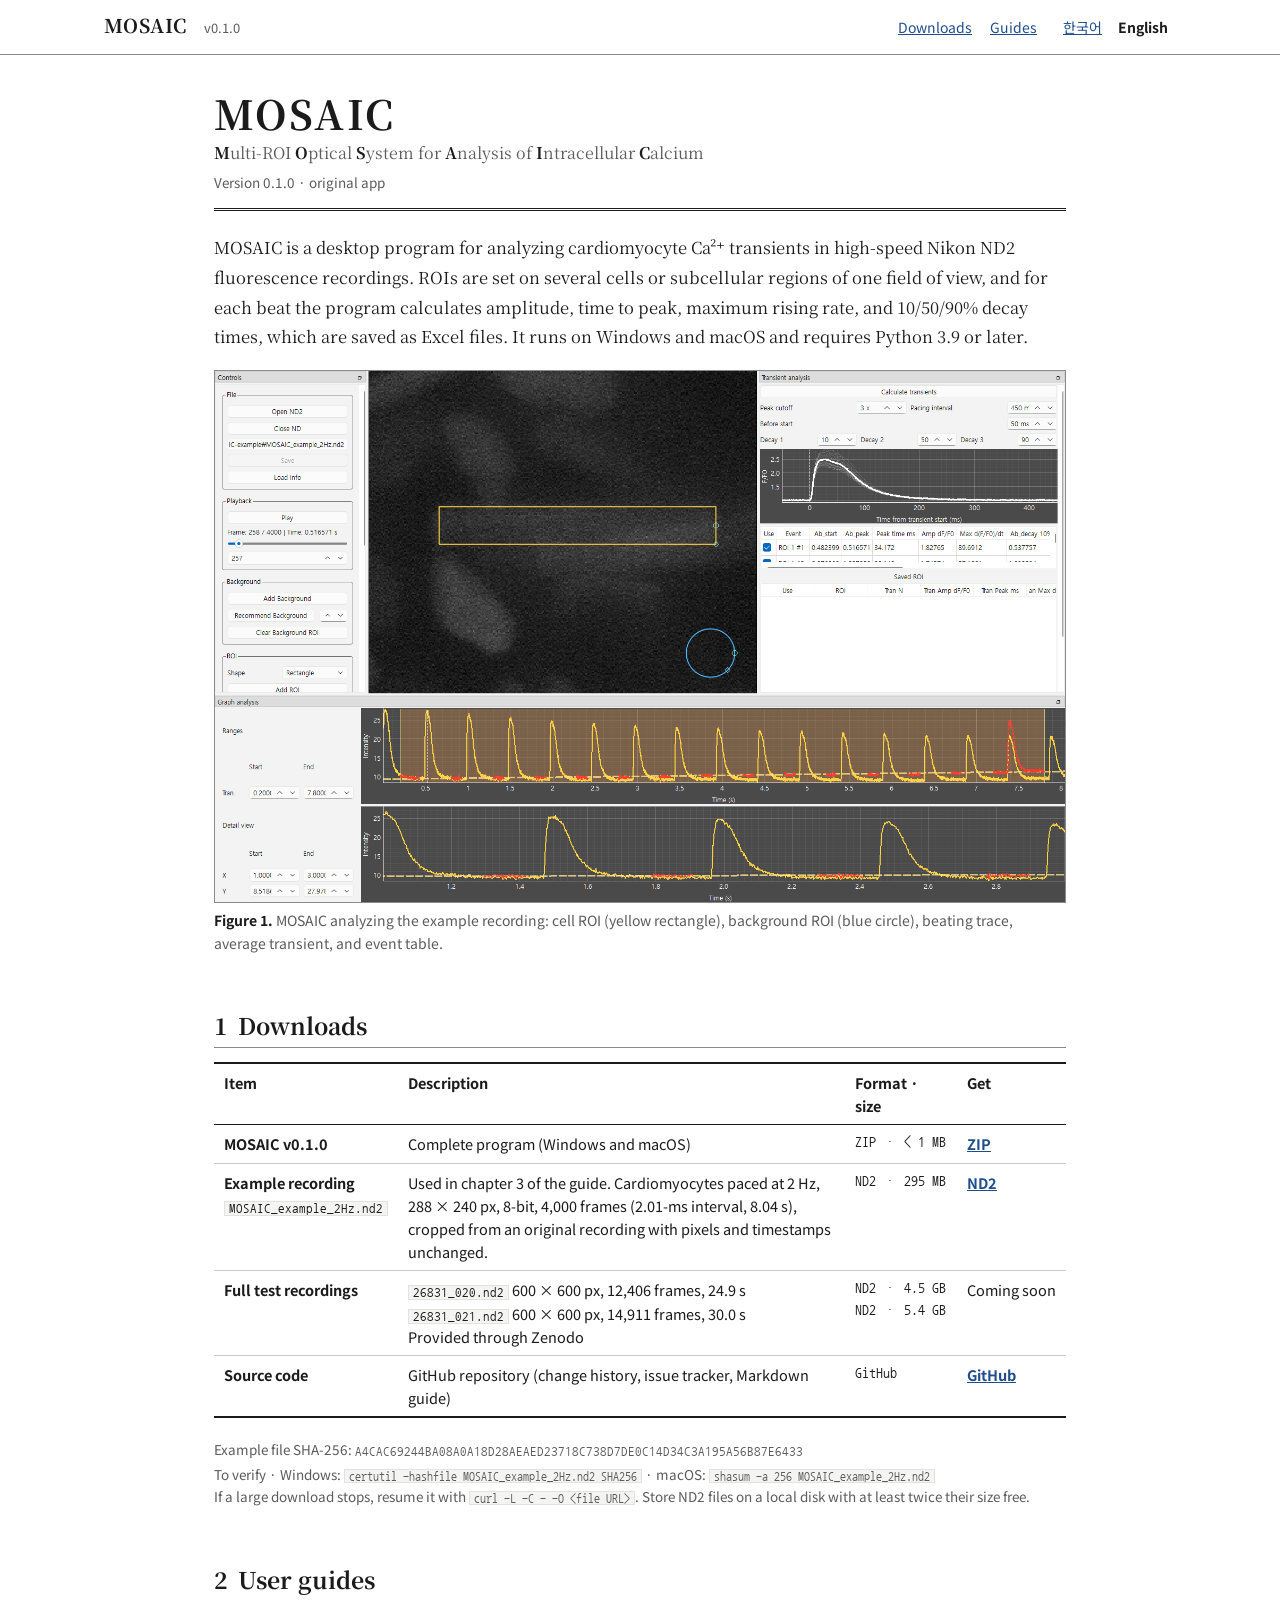
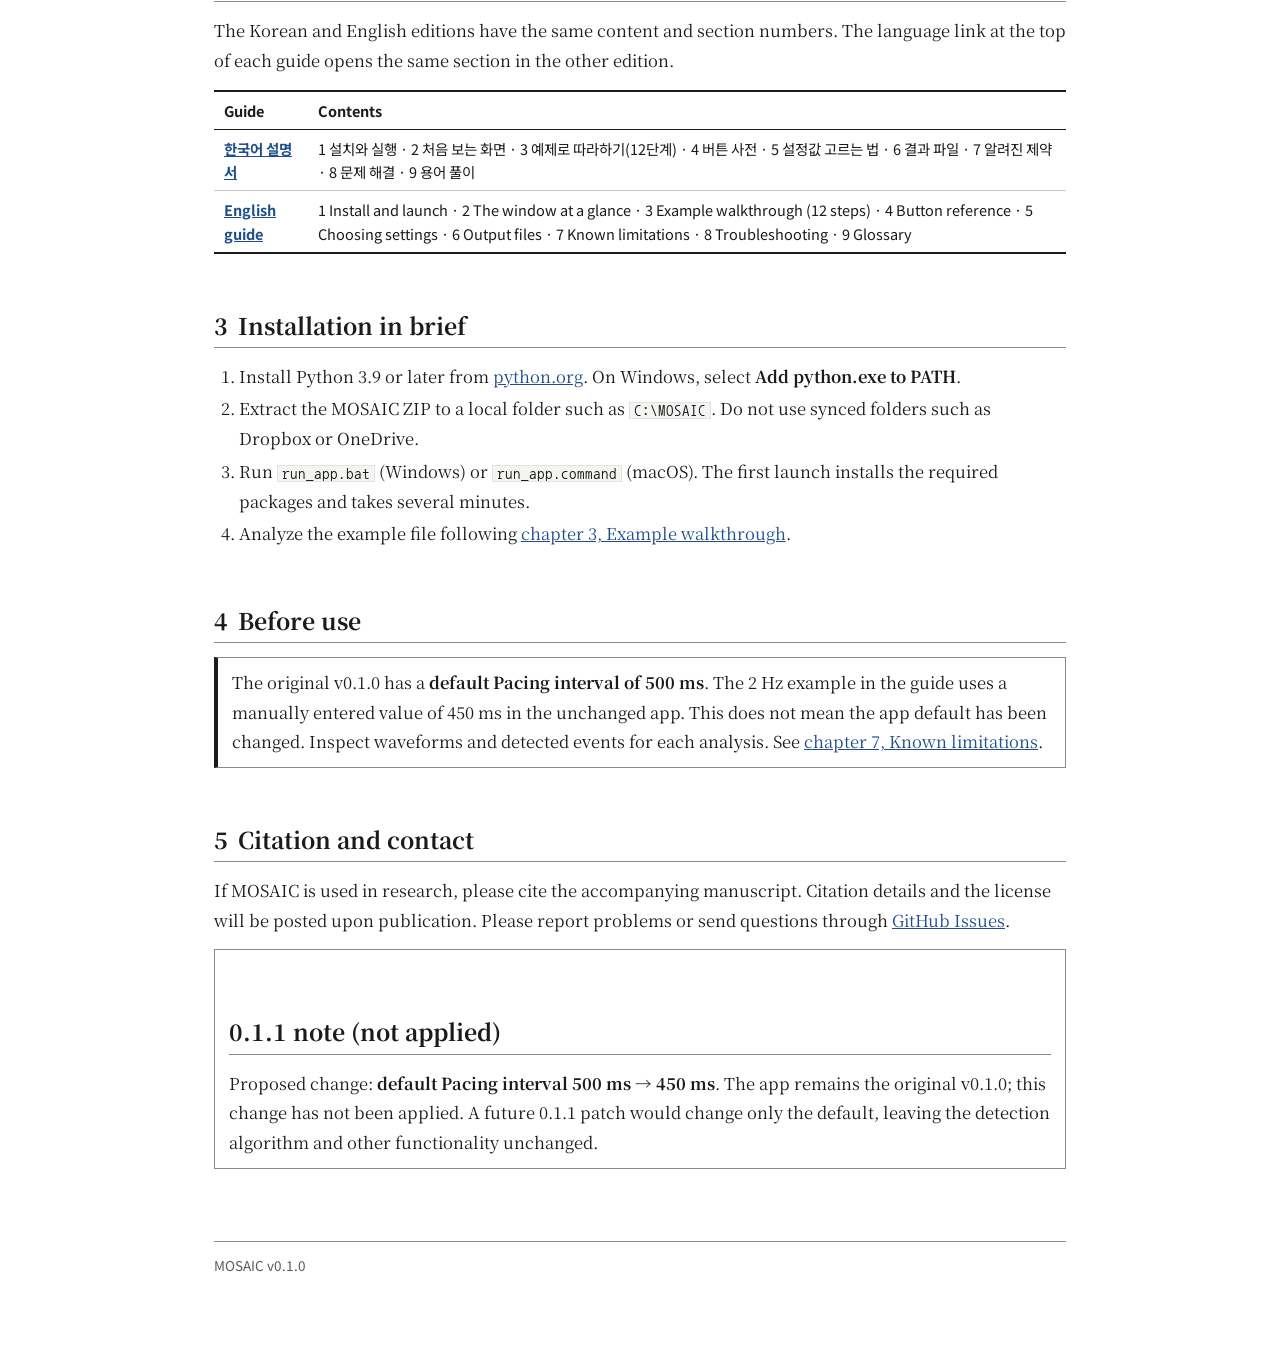
==== index.html @ c1d81a79 "Add files via upload" ====
<!doctype html>
<html lang="ko" data-lang="ko">
<head>
<meta charset="utf-8">
<meta name="viewport" content="width=device-width, initial-scale=1">
<title>MOSAIC</title>
<meta name="description" content="MOSAIC: multi-ROI Ca2+ transient analysis for Nikon ND2 recordings. Downloads and user guides in Korean and English.">
<link rel="preconnect" href="https://fonts.googleapis.com">
<link rel="preconnect" href="https://fonts.gstatic.com" crossorigin>
<link rel="stylesheet" href="https://fonts.googleapis.com/css2?family=Nanum+Gothic+Coding&family=Noto+Sans+KR:wght@400;700&family=Noto+Serif+KR:wght@400;700&display=swap">
<link rel="stylesheet" href="assets/site.css">
<style>
html[data-lang="ko"] [lang="en"].l, html[data-lang="en"] [lang="ko"].l{display:none!important}
.page{max-width:900px;margin:0 auto;padding-inline:24px;padding-block:32px 80px;counter-reset:fig}
.title{padding-bottom:16px;margin-bottom:22px;border-bottom:3px double var(--ink)}
.title h1{font-size:40px;letter-spacing:.06em;margin:0}
.title .full{font:400 16px var(--serif);color:var(--muted);margin:2px 0 0}
.title .full b{color:var(--ink)}
.title .edition{font:400 13.5px var(--sans);color:var(--muted);margin:8px 0 0}
td.get{white-space:nowrap}
td.get a{font-weight:700}
.small{font:400 13.5px/1.7 var(--sans);color:var(--muted)}
.hash{font-family:var(--mono);font-size:12.5px;word-break:break-all}
</style>
</head>
<body>

<header class="bar">
  <div class="bar-in">
    <a class="brand" href="index.html">MOSAIC</a>
    <span class="ver">v0.1.0</span>
    <span class="spacer"></span>
    <a class="navlink" href="#downloads"><span class="l" lang="ko">다운로드</span><span class="l" lang="en">Downloads</span></a>
    <a class="navlink" href="#guides"><span class="l" lang="ko">설명서</span><span class="l" lang="en">Guides</span></a>
    <div class="langs" role="group" aria-label="Language">
      <button type="button" id="lang-ko" data-set="ko" aria-pressed="true">한국어</button>
      <button type="button" id="lang-en" data-set="en" aria-pressed="false">English</button>
    </div>
  </div>
</header>

<main class="page">

<div class="title">
  <h1>MOSAIC</h1>
  <p class="full"><b>M</b>ulti-ROI <b>O</b>ptical <b>S</b>ystem for <b>A</b>nalysis of <b>I</b>ntracellular <b>C</b>alcium</p>
  <p class="edition l" lang="ko">버전 0.1.0 · 원본 앱 기준</p>
  <p class="edition l" lang="en">Version 0.1.0 · original app</p>
</div>

<p class="l" lang="ko">MOSAIC은 Nikon ND2 형식의 고속 형광 영상에서 심근세포의 Ca²⁺ 전이(transient)를 분석하는 데스크톱 프로그램입니다. 한 시야 안의 여러 세포 또는 세포 내 영역에 ROI를 설정하고, 박동마다 진폭, time to peak, 최대 상승 속도, 10·50·90% 감쇠 시간을 계산하여 Excel 파일로 저장합니다. Windows와 macOS에서 동작하며 Python 3.9 이상이 필요합니다.</p>
<p class="l" lang="en">MOSAIC is a desktop program for analyzing cardiomyocyte Ca²⁺ transients in high-speed Nikon ND2 fluorescence recordings. ROIs are set on several cells or subcellular regions of one field of view, and for each beat the program calculates amplitude, time to peak, maximum rising rate, and 10/50/90% decay times, which are saved as Excel files. It runs on Windows and macOS and requires Python 3.9 or later.</p>

<figure>
  <a href="assets/img/09-transients.png"><img src="assets/img/09-transients.png" alt="MOSAIC main window analyzing the example recording" width="1600" height="1000"></a>
  <figcaption class="l" lang="ko">예제 파일을 분석 중인 MOSAIC 창. 세포 ROI(노란 사각형), 배경 ROI(파란 원), 박동 신호, 평균 전이와 이벤트 표.</figcaption>
  <figcaption class="l" lang="en">MOSAIC analyzing the example recording: cell ROI (yellow rectangle), background ROI (blue circle), beating trace, average transient, and event table.</figcaption>
</figure>

<!--
  EDIT: download links. Replace "mosaicsnu" with the real GitHub account name if different.
  - Program ZIP works after the MOSAIC repository is public and tag v0.1.0 exists.
  - Example file: attach MOSAIC_example_2Hz.nd2 to release v0.1.0.
  - Test recordings: replace "공개 예정 / Coming soon" with the Zenodo link when published.
-->
<h2 id="downloads"><span class="secno">1</span><span class="l" lang="ko">다운로드</span><span class="l" lang="en">Downloads</span></h2>

<div class="tw"><table>
<tr>
  <th><span class="l" lang="ko">항목</span><span class="l" lang="en">Item</span></th>
  <th><span class="l" lang="ko">내용</span><span class="l" lang="en">Description</span></th>
  <th><span class="l" lang="ko">형식 · 크기</span><span class="l" lang="en">Format · size</span></th>
  <th><span class="l" lang="ko">받기</span><span class="l" lang="en">Get</span></th>
</tr>
<tr>
  <td><b>MOSAIC v0.1.0</b></td>
  <td><span class="l" lang="ko">프로그램 전체 (Windows·macOS 공용)</span><span class="l" lang="en">Complete program (Windows and macOS)</span></td>
  <td class="v">ZIP · &lt; 1 MB</td>
  <td class="get"><a href="https://github.com/mosaicsnu/MOSAIC/archive/refs/tags/v0.1.0.zip">ZIP</a></td>
</tr>
<tr>
  <td><b><span class="l" lang="ko">예제 파일</span><span class="l" lang="en">Example recording</span></b><br><code>MOSAIC_example_2Hz.nd2</code></td>
  <td><span class="l" lang="ko">설명서 3장에서 사용. 2 Hz 자극 심근세포, 288 × 240 px, 8-bit, 4,000 프레임(2.01 ms 간격, 8.04 s). 원본 기록에서 픽셀과 시간 정보를 그대로 잘라낸 파일.</span><span class="l" lang="en">Used in chapter 3 of the guide. Cardiomyocytes paced at 2 Hz, 288 × 240 px, 8-bit, 4,000 frames (2.01-ms interval, 8.04 s), cropped from an original recording with pixels and timestamps unchanged.</span></td>
  <td class="v">ND2 · 295 MB</td>
  <td class="get"><a href="https://github.com/mosaicsnu/MOSAIC/releases/download/v0.1.0/MOSAIC_example_2Hz.nd2">ND2</a></td>
</tr>
<tr>
  <td><b><span class="l" lang="ko">테스트 원본 기록</span><span class="l" lang="en">Full test recordings</span></b></td>
  <td><code>26831_020.nd2</code> 600 × 600 px, 12,406 frames, 24.9 s<br><code>26831_021.nd2</code> 600 × 600 px, 14,911 frames, 30.0 s<br><span class="l" lang="ko">연구 데이터 저장소(Zenodo)에서 제공</span><span class="l" lang="en">Provided through Zenodo</span></td>
  <td class="v">ND2 · 4.5 GB<br>ND2 · 5.4 GB</td>
  <td class="get"><span class="l" lang="ko">공개 예정</span><span class="l" lang="en">Coming soon</span></td>
</tr>
<tr>
  <td><b><span class="l" lang="ko">소스 코드</span><span class="l" lang="en">Source code</span></b></td>
  <td><span class="l" lang="ko">GitHub 저장소 (변경 기록, 문제 신고, Markdown 설명서)</span><span class="l" lang="en">GitHub repository (change history, issue tracker, Markdown guide)</span></td>
  <td class="v">GitHub</td>
  <td class="get"><a href="https://github.com/mosaicsnu/MOSAIC">GitHub</a></td>
</tr>
</table></div>

<p class="small l" lang="ko">예제 파일 SHA-256: <span class="hash">A4CAC69244BA08A0A18D28AEAED23718C738D7DE0C14D34C3A195A56B87E6433</span><br>
확인 방법 · Windows: <code>certutil -hashfile MOSAIC_example_2Hz.nd2 SHA256</code> · macOS: <code>shasum -a 256 MOSAIC_example_2Hz.nd2</code><br>
큰 파일의 다운로드가 중단되면 다음 명령으로 이어 받을 수 있습니다: <code>curl -L -C - -O &lt;파일 주소&gt;</code>. ND2 파일은 파일 크기의 2배 이상 여유가 있는 로컬 디스크에 저장하십시오.</p>
<p class="small l" lang="en">Example file SHA-256: <span class="hash">A4CAC69244BA08A0A18D28AEAED23718C738D7DE0C14D34C3A195A56B87E6433</span><br>
To verify · Windows: <code>certutil -hashfile MOSAIC_example_2Hz.nd2 SHA256</code> · macOS: <code>shasum -a 256 MOSAIC_example_2Hz.nd2</code><br>
If a large download stops, resume it with <code>curl -L -C - -O &lt;file URL&gt;</code>. Store ND2 files on a local disk with at least twice their size free.</p>

<h2 id="guides"><span class="secno">2</span><span class="l" lang="ko">사용 설명서</span><span class="l" lang="en">User guides</span></h2>
<p class="l" lang="ko">한국어판과 영어판은 내용과 절 번호가 같습니다. 각 설명서 상단의 언어 표시를 누르면 같은 절의 다른 언어판으로 이동합니다.</p>
<p class="l" lang="en">The Korean and English editions have the same content and section numbers. The language link at the top of each guide opens the same section in the other edition.</p>
<div class="tw"><table>
<tr><th><span class="l" lang="ko">설명서</span><span class="l" lang="en">Guide</span></th><th><span class="l" lang="ko">구성</span><span class="l" lang="en">Contents</span></th></tr>
<tr><td><a href="guide-ko.html"><b>한국어 설명서</b></a></td><td>1 설치와 실행 · 2 처음 보는 화면 · 3 예제로 따라하기(12단계) · 4 버튼 사전 · 5 설정값 고르는 법 · 6 결과 파일 · 7 알려진 제약 · 8 문제 해결 · 9 용어 풀이</td></tr>
<tr><td><a href="guide-en.html"><b>English guide</b></a></td><td>1 Install and launch · 2 The window at a glance · 3 Example walkthrough (12 steps) · 4 Button reference · 5 Choosing settings · 6 Output files · 7 Known limitations · 8 Troubleshooting · 9 Glossary</td></tr>
</table></div>

<h2 id="install"><span class="secno">3</span><span class="l" lang="ko">설치 요약</span><span class="l" lang="en">Installation in brief</span></h2>
<ol class="l" lang="ko">
  <li><a href="https://www.python.org/downloads/">python.org</a>에서 Python 3.9 이상을 설치합니다. Windows에서는 <b>Add python.exe to PATH</b>를 선택합니다.</li>
  <li>MOSAIC ZIP 파일을 로컬 폴더(예: <code>C:\MOSAIC</code>)에 압축 해제합니다. Dropbox, OneDrive 등 동기화 폴더는 사용하지 않습니다.</li>
  <li><code>run_app.bat</code>(Windows) 또는 <code>run_app.command</code>(macOS)를 실행합니다. 첫 실행 시 필요한 패키지가 설치되며 수 분이 걸립니다.</li>
  <li>설명서 <a href="guide-ko.html#tutorial">3장 예제로 따라하기</a>에 따라 예제 파일을 분석합니다.</li>
</ol>
<ol class="l" lang="en">
  <li>Install Python 3.9 or later from <a href="https://www.python.org/downloads/">python.org</a>. On Windows, select <b>Add python.exe to PATH</b>.</li>
  <li>Extract the MOSAIC ZIP to a local folder such as <code>C:\MOSAIC</code>. Do not use synced folders such as Dropbox or OneDrive.</li>
  <li>Run <code>run_app.bat</code> (Windows) or <code>run_app.command</code> (macOS). The first launch installs the required packages and takes several minutes.</li>
  <li>Analyze the example file following <a href="guide-en.html#tutorial">chapter 3, Example walkthrough</a>.</li>
</ol>

<h2 id="notice"><span class="secno">4</span><span class="l" lang="ko">사용 전 유의사항</span><span class="l" lang="en">Before use</span></h2>
<div class="warn">
  <p class="l" lang="ko">원본 v0.1.0의 <b>Pacing interval 기본값은 500 ms</b>입니다. 설명서의 2 Hz 예제는 기존 앱에서 450 ms를 수동 입력한 결과를 보여 줍니다. 앱 기본값이 이미 변경되었다는 뜻은 아닙니다. 분석 시 실제 파형과 검출 이벤트를 확인하십시오. 자세한 내용은 설명서 <a href="guide-ko.html#limits">7장 알려진 제약</a>을 참조하십시오.</p>
  <p class="l" lang="en">The original v0.1.0 has a <b>default Pacing interval of 500 ms</b>. The 2 Hz example in the guide uses a manually entered value of 450 ms in the unchanged app. This does not mean the app default has been changed. Inspect waveforms and detected events for each analysis. See <a href="guide-en.html#limits">chapter 7, Known limitations</a>.</p>
</div>

<h2 id="cite"><span class="secno">5</span><span class="l" lang="ko">인용 및 문의</span><span class="l" lang="en">Citation and contact</span></h2>
<p class="l" lang="ko">연구에 MOSAIC을 사용한 경우 함께 발표되는 논문을 인용하여 주십시오. 인용 정보와 라이선스는 출판 후 게시합니다. 오류 보고와 문의는 <a href="https://github.com/mosaicsnu/MOSAIC/issues">GitHub Issues</a>를 이용하십시오.</p>
<p class="l" lang="en">If MOSAIC is used in research, please cite the accompanying manuscript. Citation details and the license will be posted upon publication. Please report problems or send questions through <a href="https://github.com/mosaicsnu/MOSAIC/issues">GitHub Issues</a>.</p>

<section id="patch-note" class="note">
<h2><span class="l" lang="ko">0.1.1 note (미반영)</span><span class="l" lang="en">0.1.1 note (not applied)</span></h2>
<p class="l" lang="ko">수정 제안: <b>Pacing interval 기본값 500 ms → 450 ms</b>. 현재 앱은 원본 v0.1.0이며 이 변경은 미반영입니다. 향후 0.1.1 패치에서 기본값만 조정하며, 검출 알고리즘과 나머지 기능은 변경하지 않습니다.</p>
<p class="l" lang="en">Proposed change: <b>default Pacing interval 500 ms → 450 ms</b>. The app remains the original v0.1.0; this change has not been applied. A future 0.1.1 patch would change only the default, leaving the detection algorithm and other functionality unchanged.</p>
</section>
<footer>MOSAIC v0.1.0</footer>
</main>

<script>
(function () {
  var root = document.documentElement;
  var buttons = document.querySelectorAll(".langs button");
  function setLang(lang) {
    root.setAttribute("data-lang", lang);
    root.setAttribute("lang", lang);
    buttons.forEach(function (b) { b.setAttribute("aria-pressed", String(b.dataset.set === lang)); });
    try { localStorage.setItem("mosaic-lang", lang); } catch (e) {}
  }
  var initial = new URLSearchParams(location.search).get("lang");
  if (initial !== "ko" && initial !== "en") { try { initial = localStorage.getItem("mosaic-lang"); } catch (e) {} }
  if (initial !== "ko" && initial !== "en") {
    initial = (navigator.language || "").toLowerCase().indexOf("ko") === 0 ? "ko" : "en";
  }
  setLang(initial);
  buttons.forEach(function (b) { b.addEventListener("click", function () { setLang(b.dataset.set); }); });
})();
</script>
</body>
</html>
---- assets/site.css ----
/* MOSAIC documentation: classic technical-manual style (single light theme). */
:root{
  --paper:#FFFFFF; --ink:#1B1B1B; --muted:#5B5B5B; --rule:#C9C9C9; --rule-strong:#8A8A8A;
  --link:#1F4E8C; --link-visited:#5A3F86; --shade:#F4F4F2;
  --tran:#D97A1E; --bgroi:#2F8BCB; --corr:#C99A10; --base:#CC3B35;
  --serif:"Noto Serif KR","Batang","AppleMyungjo",Georgia,"Times New Roman",serif;
  --sans:"Noto Sans KR","Malgun Gothic","Apple SD Gothic Neo",Arial,sans-serif;
  --mono:"Nanum Gothic Coding",Consolas,"Courier New",monospace;
  color-scheme:light;
}
*{box-sizing:border-box}
html{scroll-padding-top:16px;background:var(--paper)}
body{margin:0;background:var(--paper);color:var(--ink);font:400 16.5px/1.8 var(--serif)}
a{color:var(--link)}
a:visited{color:var(--link-visited)}
a:focus-visible,button:focus-visible{outline:2px solid var(--link);outline-offset:2px}
img{max-width:100%;height:auto;display:block}

/* header */
.bar{border-bottom:1px solid var(--rule-strong);background:var(--paper)}
.bar-in{max-width:1120px;margin:0 auto;padding-block:14px;padding-inline:24px;display:flex;align-items:baseline;gap:18px;flex-wrap:wrap;font-family:var(--sans)}
.brand{font:700 19px/1.2 var(--serif);color:var(--ink);text-decoration:none;letter-spacing:.02em}
.brand:visited{color:var(--ink)}
.brand small{font:400 15px var(--serif);color:var(--muted);margin-left:10px}
.ver{font:400 13px var(--sans);color:var(--muted)}
.spacer{flex:1}
.navlink{font-size:14px;color:var(--link)}
.langs{display:flex;gap:0;font-size:14px}
.langs a,.langs button{font:400 14px var(--sans);color:var(--link);background:none;border:0;padding:0 8px;cursor:pointer;text-decoration:underline}
.langs>*+*{border-left:1px solid var(--rule)}
.langs [aria-current="true"],.langs [aria-pressed="true"]{color:var(--ink);text-decoration:none;font-weight:700;cursor:default}

/* layout */
.wrap{max-width:1120px;margin:0 auto;padding-inline:24px;display:grid;grid-template-columns:230px minmax(0,1fr);gap:44px}
nav.toc{position:sticky;top:0;align-self:start;max-height:100vh;overflow:auto;padding-block:28px;font-family:var(--sans)}
nav.toc p{font:700 14px var(--sans);margin:0 0 8px;padding-bottom:6px;border-bottom:1px solid var(--rule)}
nav.toc ol{list-style:none;margin:0;padding:0}
nav.toc ol ol{margin:2px 0 6px 14px}
nav.toc a{display:block;padding:2px 0;color:var(--link);text-decoration:none;font-size:14px;line-height:1.5}
nav.toc a:visited{color:var(--link)}
nav.toc a:hover{text-decoration:underline}
nav.toc ol ol a{font-size:13px;color:var(--muted)}
main{padding-block:28px 96px;min-width:0}
.prose{max-width:74ch}
@media (max-width:900px){.wrap{grid-template-columns:1fr;gap:0}nav.toc{position:static;max-height:none;padding-block:18px 10px;border-bottom:1px solid var(--rule)}}

/* headings */
h1{font:700 30px/1.3 var(--serif);margin:0 0 6px;text-wrap:balance}
.lede{font-size:16.5px;color:var(--muted);margin:0 0 24px;padding-bottom:18px;border-bottom:1px solid var(--rule)}
h2{font:700 23px/1.35 var(--serif);margin:56px 0 14px;padding-bottom:6px;border-bottom:1px solid var(--rule-strong);text-wrap:balance}
h3{font:700 18.5px/1.45 var(--serif);margin:36px 0 10px;text-wrap:balance}
h4{font:700 16.5px/1.5 var(--serif);margin:24px 0 6px}
.secno{font-weight:700;margin-right:.45em}
p{margin:0 0 14px}
ul,ol{margin:0 0 14px;padding-left:1.5em}
li{margin:3px 0}
b,strong{font-weight:700}

/* code and keys */
code{font:.9em var(--mono);background:var(--shade);padding:0 4px;border:1px solid #E2E2E0}
pre{font:14px/1.6 var(--mono);background:var(--shade);border:1px solid var(--rule);padding:12px 14px;overflow-x:auto}
pre code{background:none;border:0;padding:0}
kbd{font:.85em var(--sans);border:1px solid var(--rule-strong);border-bottom-width:2px;padding:0 5px;background:var(--paper)}
details{margin:0 0 16px;font-family:var(--sans);font-size:15px}
summary{cursor:pointer;color:var(--link)}

/* UI names: classic push button, input field */
.btn{display:inline-block;font:400 .82em/1.45 var(--sans);color:#111;background:#EFEFEF;border:1px solid;border-color:#FFFFFF #7A7A7A #7A7A7A #FFFFFF;box-shadow:1px 1px 0 #BDBDBD;padding:0 7px;white-space:nowrap}
.fld{display:inline-block;font:400 .82em/1.45 var(--sans);color:#111;background:#FFFFFF;border:1px solid;border-color:#7A7A7A #FFFFFF #FFFFFF #7A7A7A;box-shadow:inset 1px 1px 0 #BDBDBD;padding:0 6px;white-space:nowrap}
.sw{display:inline-block;width:.75em;height:.75em;vertical-align:-.02em;margin-right:4px;border:1px solid rgba(0,0,0,.35)}
.sw.tran{background:var(--tran)} .sw.bgroi{background:var(--bgroi)} .sw.corr{background:var(--corr)} .sw.base{background:var(--base)}
.num{font:700 .95em var(--sans)}

/* figures, numbered */
main{counter-reset:fig}
figure{margin:18px 0 24px}
figure a{display:block;border:1px solid var(--rule-strong)}
figcaption{font:400 14px/1.6 var(--sans);color:var(--muted);margin-top:6px}
figure:has(figcaption){counter-increment:fig}
html[lang="ko"] figcaption::before{content:"그림 " counter(fig) ". ";font-weight:700;color:var(--ink)}
html[lang="en"] figcaption::before{content:"Figure " counter(fig) ". ";font-weight:700;color:var(--ink)}
.fig-split{display:grid;grid-template-columns:minmax(0,1fr) minmax(0,1fr);gap:16px}
@media (max-width:720px){.fig-split{grid-template-columns:1fr!important}}

/* tables */
.tw{overflow-x:auto;margin:0 0 20px}
table{border-collapse:collapse;width:100%;font:400 14.5px/1.6 var(--sans);border-top:2px solid var(--ink);border-bottom:2px solid var(--ink)}
th,td{text-align:left;padding:7px 10px;border-bottom:1px solid var(--rule);vertical-align:top}
th{font-weight:700;border-bottom:1px solid var(--ink);background:var(--paper)}
tr:last-child td{border-bottom:0}
td[colspan]{background:var(--shade);font-weight:700}
td.v,.v{font-family:var(--mono);font-size:13.5px;white-space:nowrap;font-variant-numeric:tabular-nums}
td.n{width:2.8em;text-align:center}

/* notes */
.note,.warn,.ok{margin:0 0 20px;padding:10px 14px;border:1px solid var(--rule-strong);background:var(--paper)}
.warn{border-width:1px 1px 1px 4px;border-color:var(--rule-strong) var(--rule-strong) var(--rule-strong) var(--ink)}
.ok{background:var(--shade)}
.note>:last-child,.warn>:last-child,.ok>:last-child{margin-bottom:0}
.tag{display:block;font:700 14px var(--sans);margin-bottom:4px}

/* tutorial steps: plain numbered subsections */
.step{margin:34px 0 0}
.step h3{margin-top:0}

/* glossary, checklist */
dl.terms{display:grid;grid-template-columns:max-content 1fr;gap:8px 20px;margin:0 0 20px;padding:12px 0;border-top:2px solid var(--ink);border-bottom:2px solid var(--ink)}
dl.terms dt{font-weight:700;white-space:nowrap}
dl.terms dd{margin:0}
@media (max-width:560px){dl.terms{grid-template-columns:1fr;gap:0}dl.terms dd{margin-bottom:10px}}
ul.check{list-style:square}

footer{margin-top:72px;padding-top:12px;border-top:1px solid var(--rule-strong);color:var(--muted);font:400 13.5px/1.7 var(--sans)}
@media print{nav.toc,.bar .langs,.navlink{display:none}.wrap{display:block}figure a{border:0}}
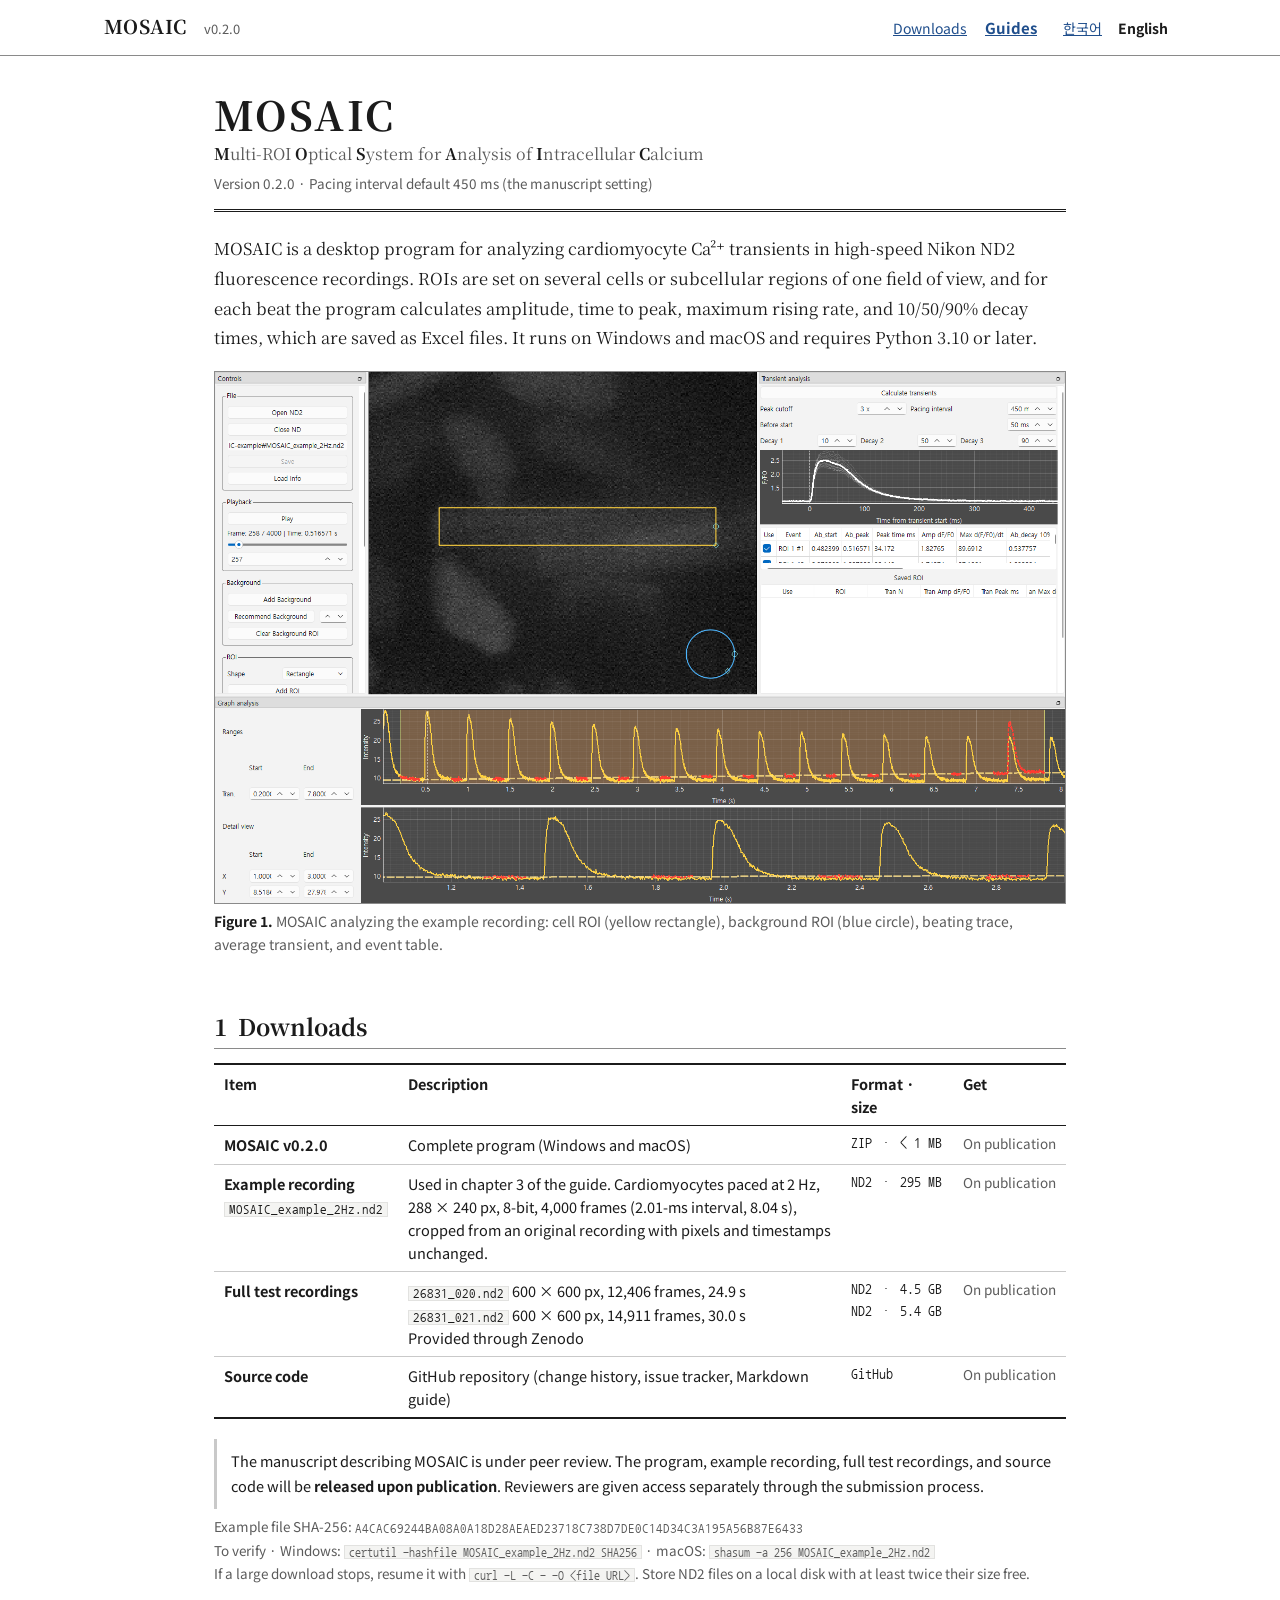
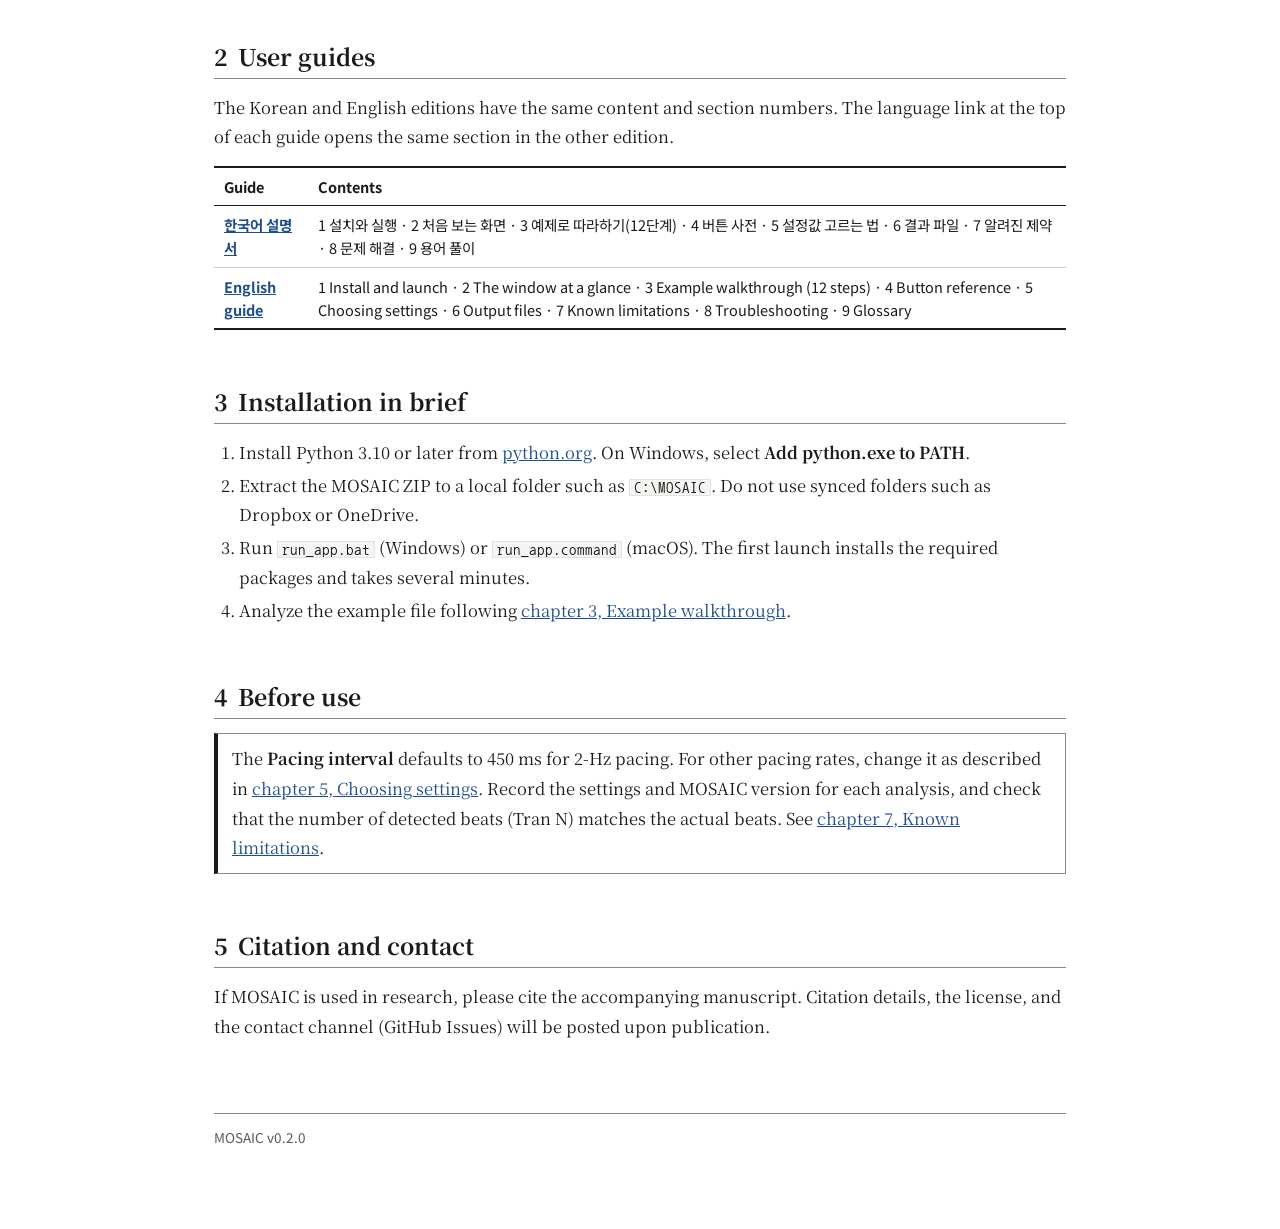
==== commit b38e30a7: "Add files via upload" ====
--- a/index.html
+++ b/index.html
@@ -1,5 +1,5 @@
 <!doctype html>
-<html lang="ko" data-lang="ko">
+<html lang="en" data-lang="en">
 <head>
 <meta charset="utf-8">
 <meta name="viewport" content="width=device-width, initial-scale=1">
@@ -19,6 +19,8 @@
 .title .edition{font:400 13.5px var(--sans);color:var(--muted);margin:8px 0 0}
 td.get{white-space:nowrap}
 td.get a{font-weight:700}
+td.get.pending{color:var(--muted);font-family:var(--sans);font-size:13.5px}
+.review-note{margin:14px 0 6px;padding:10px 14px;border-left:3px solid var(--rule);font:400 14.5px/1.7 var(--sans)}
 .small{font:400 13.5px/1.7 var(--sans);color:var(--muted)}
 .hash{font-family:var(--mono);font-size:12.5px;word-break:break-all}
 </style>
@@ -28,13 +30,13 @@
 <header class="bar">
   <div class="bar-in">
     <a class="brand" href="index.html">MOSAIC</a>
-    <span class="ver">v0.1.0</span>
+    <span class="ver">v0.2.0</span>
     <span class="spacer"></span>
     <a class="navlink" href="#downloads"><span class="l" lang="ko">다운로드</span><span class="l" lang="en">Downloads</span></a>
-    <a class="navlink" href="#guides"><span class="l" lang="ko">설명서</span><span class="l" lang="en">Guides</span></a>
+    <a class="navlink strong" href="#guides"><span class="l" lang="ko">설명서</span><span class="l" lang="en">Guides</span></a>
     <div class="langs" role="group" aria-label="Language">
-      <button type="button" id="lang-ko" data-set="ko" aria-pressed="true">한국어</button>
-      <button type="button" id="lang-en" data-set="en" aria-pressed="false">English</button>
+      <button type="button" id="lang-ko" data-set="ko" aria-pressed="false">한국어</button>
+      <button type="button" id="lang-en" data-set="en" aria-pressed="true">English</button>
     </div>
   </div>
 </header>
@@ -44,12 +46,12 @@
 <div class="title">
   <h1>MOSAIC</h1>
   <p class="full"><b>M</b>ulti-ROI <b>O</b>ptical <b>S</b>ystem for <b>A</b>nalysis of <b>I</b>ntracellular <b>C</b>alcium</p>
-  <p class="edition l" lang="ko">버전 0.1.0 · 원본 앱 기준</p>
-  <p class="edition l" lang="en">Version 0.1.0 · original app</p>
+  <p class="edition l" lang="ko">버전 0.2.0 · Pacing interval 기본값 450 ms (논문 분석 설정)</p>
+  <p class="edition l" lang="en">Version 0.2.0 · Pacing interval default 450 ms (the manuscript setting)</p>
 </div>
 
-<p class="l" lang="ko">MOSAIC은 Nikon ND2 형식의 고속 형광 영상에서 심근세포의 Ca²⁺ 전이(transient)를 분석하는 데스크톱 프로그램입니다. 한 시야 안의 여러 세포 또는 세포 내 영역에 ROI를 설정하고, 박동마다 진폭, time to peak, 최대 상승 속도, 10·50·90% 감쇠 시간을 계산하여 Excel 파일로 저장합니다. Windows와 macOS에서 동작하며 Python 3.9 이상이 필요합니다.</p>
-<p class="l" lang="en">MOSAIC is a desktop program for analyzing cardiomyocyte Ca²⁺ transients in high-speed Nikon ND2 fluorescence recordings. ROIs are set on several cells or subcellular regions of one field of view, and for each beat the program calculates amplitude, time to peak, maximum rising rate, and 10/50/90% decay times, which are saved as Excel files. It runs on Windows and macOS and requires Python 3.9 or later.</p>
+<p class="l" lang="ko">MOSAIC은 Nikon ND2 형식의 고속 형광 영상에서 심근세포의 Ca²⁺ 전이(transient)를 분석하는 데스크톱 프로그램입니다. 한 시야 안의 여러 세포 또는 세포 내 영역에 ROI를 설정하고, 박동마다 진폭, time to peak, 최대 상승 속도, 10·50·90% 감쇠 시간을 계산하여 Excel 파일로 저장합니다. Windows와 macOS에서 동작하며 Python 3.10 이상이 필요합니다.</p>
+<p class="l" lang="en">MOSAIC is a desktop program for analyzing cardiomyocyte Ca²⁺ transients in high-speed Nikon ND2 fluorescence recordings. ROIs are set on several cells or subcellular regions of one field of view, and for each beat the program calculates amplitude, time to peak, maximum rising rate, and 10/50/90% decay times, which are saved as Excel files. It runs on Windows and macOS and requires Python 3.10 or later.</p>
 
 <figure>
   <a href="assets/img/09-transients.png"><img src="assets/img/09-transients.png" alt="MOSAIC main window analyzing the example recording" width="1600" height="1000"></a>
@@ -58,10 +60,15 @@
 </figure>
 
 <!--
-  EDIT: download links. Replace "mosaicsnu" with the real GitHub account name if different.
-  - Program ZIP works after the MOSAIC repository is public and tag v0.1.0 exists.
-  - Example file: attach MOSAIC_example_2Hz.nd2 to release v0.1.0.
-  - Test recordings: replace "공개 예정 / Coming soon" with the Zenodo link when published.
+  EDIT: downloads are withheld until the manuscript is published; reviewers receive access separately.
+  On publication, replace each "td.get" pending cell with:
+  - Program ZIP: <a href="https://github.com/mosaicsnu/MOSAIC/archive/refs/tags/v0.2.0.zip">ZIP</a>
+    (works after the MOSAIC repository is public and tag v0.2.0 exists)
+  - Example file: <a href="https://github.com/mosaicsnu/MOSAIC/releases/download/v0.2.0/MOSAIC_example_2Hz.nd2">ND2</a>
+    (attach MOSAIC_example_2Hz.nd2 to release v0.2.0)
+  - Test recordings: the Zenodo record link
+  - Source code: <a href="https://github.com/mosaicsnu/MOSAIC">GitHub</a>
+  Then remove the ".review-note" paragraphs and restore the GitHub Issues link in section 5.
 -->
 <h2 id="downloads"><span class="secno">1</span><span class="l" lang="ko">다운로드</span><span class="l" lang="en">Downloads</span></h2>
 
@@ -73,30 +80,33 @@
   <th><span class="l" lang="ko">받기</span><span class="l" lang="en">Get</span></th>
 </tr>
 <tr>
-  <td><b>MOSAIC v0.1.0</b></td>
+  <td><b>MOSAIC v0.2.0</b></td>
   <td><span class="l" lang="ko">프로그램 전체 (Windows·macOS 공용)</span><span class="l" lang="en">Complete program (Windows and macOS)</span></td>
   <td class="v">ZIP · &lt; 1 MB</td>
-  <td class="get"><a href="https://github.com/mosaicsnu/MOSAIC/archive/refs/tags/v0.1.0.zip">ZIP</a></td>
+  <td class="get pending"><span class="l" lang="ko">출판 시 공개</span><span class="l" lang="en">On publication</span></td>
 </tr>
 <tr>
   <td><b><span class="l" lang="ko">예제 파일</span><span class="l" lang="en">Example recording</span></b><br><code>MOSAIC_example_2Hz.nd2</code></td>
   <td><span class="l" lang="ko">설명서 3장에서 사용. 2 Hz 자극 심근세포, 288 × 240 px, 8-bit, 4,000 프레임(2.01 ms 간격, 8.04 s). 원본 기록에서 픽셀과 시간 정보를 그대로 잘라낸 파일.</span><span class="l" lang="en">Used in chapter 3 of the guide. Cardiomyocytes paced at 2 Hz, 288 × 240 px, 8-bit, 4,000 frames (2.01-ms interval, 8.04 s), cropped from an original recording with pixels and timestamps unchanged.</span></td>
   <td class="v">ND2 · 295 MB</td>
-  <td class="get"><a href="https://github.com/mosaicsnu/MOSAIC/releases/download/v0.1.0/MOSAIC_example_2Hz.nd2">ND2</a></td>
+  <td class="get pending"><span class="l" lang="ko">출판 시 공개</span><span class="l" lang="en">On publication</span></td>
 </tr>
 <tr>
   <td><b><span class="l" lang="ko">테스트 원본 기록</span><span class="l" lang="en">Full test recordings</span></b></td>
   <td><code>26831_020.nd2</code> 600 × 600 px, 12,406 frames, 24.9 s<br><code>26831_021.nd2</code> 600 × 600 px, 14,911 frames, 30.0 s<br><span class="l" lang="ko">연구 데이터 저장소(Zenodo)에서 제공</span><span class="l" lang="en">Provided through Zenodo</span></td>
   <td class="v">ND2 · 4.5 GB<br>ND2 · 5.4 GB</td>
-  <td class="get"><span class="l" lang="ko">공개 예정</span><span class="l" lang="en">Coming soon</span></td>
+  <td class="get pending"><span class="l" lang="ko">출판 시 공개</span><span class="l" lang="en">On publication</span></td>
 </tr>
 <tr>
   <td><b><span class="l" lang="ko">소스 코드</span><span class="l" lang="en">Source code</span></b></td>
   <td><span class="l" lang="ko">GitHub 저장소 (변경 기록, 문제 신고, Markdown 설명서)</span><span class="l" lang="en">GitHub repository (change history, issue tracker, Markdown guide)</span></td>
   <td class="v">GitHub</td>
-  <td class="get"><a href="https://github.com/mosaicsnu/MOSAIC">GitHub</a></td>
+  <td class="get pending"><span class="l" lang="ko">출판 시 공개</span><span class="l" lang="en">On publication</span></td>
 </tr>
 </table></div>
+
+<p class="review-note l" lang="ko">MOSAIC을 소개하는 논문이 심사 중입니다. 프로그램, 예제 파일, 테스트 원본 기록, 소스 코드는 <b>논문 출판 시 공개</b>합니다. 심사위원에게는 투고 과정에서 별도로 제공합니다.</p>
+<p class="review-note l" lang="en">The manuscript describing MOSAIC is under peer review. The program, example recording, full test recordings, and source code will be <b>released upon publication</b>. Reviewers are given access separately through the submission process.</p>
 
 <p class="small l" lang="ko">예제 파일 SHA-256: <span class="hash">A4CAC69244BA08A0A18D28AEAED23718C738D7DE0C14D34C3A195A56B87E6433</span><br>
 확인 방법 · Windows: <code>certutil -hashfile MOSAIC_example_2Hz.nd2 SHA256</code> · macOS: <code>shasum -a 256 MOSAIC_example_2Hz.nd2</code><br>
@@ -116,13 +126,13 @@
 
 <h2 id="install"><span class="secno">3</span><span class="l" lang="ko">설치 요약</span><span class="l" lang="en">Installation in brief</span></h2>
 <ol class="l" lang="ko">
-  <li><a href="https://www.python.org/downloads/">python.org</a>에서 Python 3.9 이상을 설치합니다. Windows에서는 <b>Add python.exe to PATH</b>를 선택합니다.</li>
+  <li><a href="https://www.python.org/downloads/">python.org</a>에서 Python 3.10 이상을 설치합니다. Windows에서는 <b>Add python.exe to PATH</b>를 선택합니다.</li>
   <li>MOSAIC ZIP 파일을 로컬 폴더(예: <code>C:\MOSAIC</code>)에 압축 해제합니다. Dropbox, OneDrive 등 동기화 폴더는 사용하지 않습니다.</li>
   <li><code>run_app.bat</code>(Windows) 또는 <code>run_app.command</code>(macOS)를 실행합니다. 첫 실행 시 필요한 패키지가 설치되며 수 분이 걸립니다.</li>
   <li>설명서 <a href="guide-ko.html#tutorial">3장 예제로 따라하기</a>에 따라 예제 파일을 분석합니다.</li>
 </ol>
 <ol class="l" lang="en">
-  <li>Install Python 3.9 or later from <a href="https://www.python.org/downloads/">python.org</a>. On Windows, select <b>Add python.exe to PATH</b>.</li>
+  <li>Install Python 3.10 or later from <a href="https://www.python.org/downloads/">python.org</a>. On Windows, select <b>Add python.exe to PATH</b>.</li>
   <li>Extract the MOSAIC ZIP to a local folder such as <code>C:\MOSAIC</code>. Do not use synced folders such as Dropbox or OneDrive.</li>
   <li>Run <code>run_app.bat</code> (Windows) or <code>run_app.command</code> (macOS). The first launch installs the required packages and takes several minutes.</li>
   <li>Analyze the example file following <a href="guide-en.html#tutorial">chapter 3, Example walkthrough</a>.</li>
@@ -130,20 +140,15 @@
 
 <h2 id="notice"><span class="secno">4</span><span class="l" lang="ko">사용 전 유의사항</span><span class="l" lang="en">Before use</span></h2>
 <div class="warn">
-  <p class="l" lang="ko">원본 v0.1.0의 <b>Pacing interval 기본값은 500 ms</b>입니다. 설명서의 2 Hz 예제는 기존 앱에서 450 ms를 수동 입력한 결과를 보여 줍니다. 앱 기본값이 이미 변경되었다는 뜻은 아닙니다. 분석 시 실제 파형과 검출 이벤트를 확인하십시오. 자세한 내용은 설명서 <a href="guide-ko.html#limits">7장 알려진 제약</a>을 참조하십시오.</p>
-  <p class="l" lang="en">The original v0.1.0 has a <b>default Pacing interval of 500 ms</b>. The 2 Hz example in the guide uses a manually entered value of 450 ms in the unchanged app. This does not mean the app default has been changed. Inspect waveforms and detected events for each analysis. See <a href="guide-en.html#limits">chapter 7, Known limitations</a>.</p>
+  <p class="l" lang="ko"><b>Pacing interval</b> 기본값은 2 Hz 자극용 450 ms입니다. 다른 자극 빈도에서는 설명서 <a href="guide-ko.html#settings">5장 설정값 고르는 법</a>에 따라 바꾸십시오. 분석마다 사용한 설정과 MOSAIC 버전을 기록하고, 검출된 박동 수(Tran N)가 실제 박동 수와 맞는지 확인하십시오. 자세한 내용은 <a href="guide-ko.html#limits">7장 알려진 제약</a>을 참조하십시오.</p>
+  <p class="l" lang="en">The <b>Pacing interval</b> defaults to 450 ms for 2-Hz pacing. For other pacing rates, change it as described in <a href="guide-en.html#settings">chapter 5, Choosing settings</a>. Record the settings and MOSAIC version for each analysis, and check that the number of detected beats (Tran N) matches the actual beats. See <a href="guide-en.html#limits">chapter 7, Known limitations</a>.</p>
 </div>
 
 <h2 id="cite"><span class="secno">5</span><span class="l" lang="ko">인용 및 문의</span><span class="l" lang="en">Citation and contact</span></h2>
-<p class="l" lang="ko">연구에 MOSAIC을 사용한 경우 함께 발표되는 논문을 인용하여 주십시오. 인용 정보와 라이선스는 출판 후 게시합니다. 오류 보고와 문의는 <a href="https://github.com/mosaicsnu/MOSAIC/issues">GitHub Issues</a>를 이용하십시오.</p>
-<p class="l" lang="en">If MOSAIC is used in research, please cite the accompanying manuscript. Citation details and the license will be posted upon publication. Please report problems or send questions through <a href="https://github.com/mosaicsnu/MOSAIC/issues">GitHub Issues</a>.</p>
+<p class="l" lang="ko">연구에 MOSAIC을 사용한 경우 함께 발표되는 논문을 인용하여 주십시오. 인용 정보, 라이선스, 문의 창구(GitHub Issues)는 논문 출판 시 함께 게시합니다.</p>
+<p class="l" lang="en">If MOSAIC is used in research, please cite the accompanying manuscript. Citation details, the license, and the contact channel (GitHub Issues) will be posted upon publication.</p>
 
-<section id="patch-note" class="note">
-<h2><span class="l" lang="ko">0.1.1 note (미반영)</span><span class="l" lang="en">0.1.1 note (not applied)</span></h2>
-<p class="l" lang="ko">수정 제안: <b>Pacing interval 기본값 500 ms → 450 ms</b>. 현재 앱은 원본 v0.1.0이며 이 변경은 미반영입니다. 향후 0.1.1 패치에서 기본값만 조정하며, 검출 알고리즘과 나머지 기능은 변경하지 않습니다.</p>
-<p class="l" lang="en">Proposed change: <b>default Pacing interval 500 ms → 450 ms</b>. The app remains the original v0.1.0; this change has not been applied. A future 0.1.1 patch would change only the default, leaving the detection algorithm and other functionality unchanged.</p>
-</section>
-<footer>MOSAIC v0.1.0</footer>
+<footer>MOSAIC v0.2.0</footer>
 </main>
 
 <script>
@@ -158,12 +163,11 @@
   }
   var initial = new URLSearchParams(location.search).get("lang");
   if (initial !== "ko" && initial !== "en") { try { initial = localStorage.getItem("mosaic-lang"); } catch (e) {} }
-  if (initial !== "ko" && initial !== "en") {
-    initial = (navigator.language || "").toLowerCase().indexOf("ko") === 0 ? "ko" : "en";
-  }
+  if (initial !== "ko" && initial !== "en") initial = "en";
   setLang(initial);
   buttons.forEach(function (b) { b.addEventListener("click", function () { setLang(b.dataset.set); }); });
 })();
 </script>
+<script src="assets/lightbox.js"></script>
 </body>
 </html>
--- a/assets/site.css
+++ b/assets/site.css
@@ -25,6 +25,7 @@
 .ver{font:400 13px var(--sans);color:var(--muted)}
 .spacer{flex:1}
 .navlink{font-size:14px;color:var(--link)}
+.navlink.strong{font-size:15px;font-weight:700}
 .langs{display:flex;gap:0;font-size:14px}
 .langs a,.langs button{font:400 14px var(--sans);color:var(--link);background:none;border:0;padding:0 8px;cursor:pointer;text-decoration:underline}
 .langs>*+*{border-left:1px solid var(--rule)}
@@ -74,7 +75,11 @@
 /* figures, numbered */
 main{counter-reset:fig}
 figure{margin:18px 0 24px}
-figure a{display:block;border:1px solid var(--rule-strong)}
+figure a{display:block;border:1px solid var(--rule-strong);cursor:zoom-in}
+.lightbox{position:fixed;inset:0;z-index:100;display:flex;align-items:center;justify-content:center;padding:16px;background:rgba(0,0,0,.85);cursor:zoom-out}
+.lightbox[hidden]{display:none}
+.lightbox img{max-width:100%;max-height:100%;object-fit:contain;background:#fff;box-shadow:0 4px 24px rgba(0,0,0,.5)}
+html.lightbox-open{overflow:hidden}
 figcaption{font:400 14px/1.6 var(--sans);color:var(--muted);margin-top:6px}
 figure:has(figcaption){counter-increment:fig}
 html[lang="ko"] figcaption::before{content:"그림 " counter(fig) ". ";font-weight:700;color:var(--ink)}
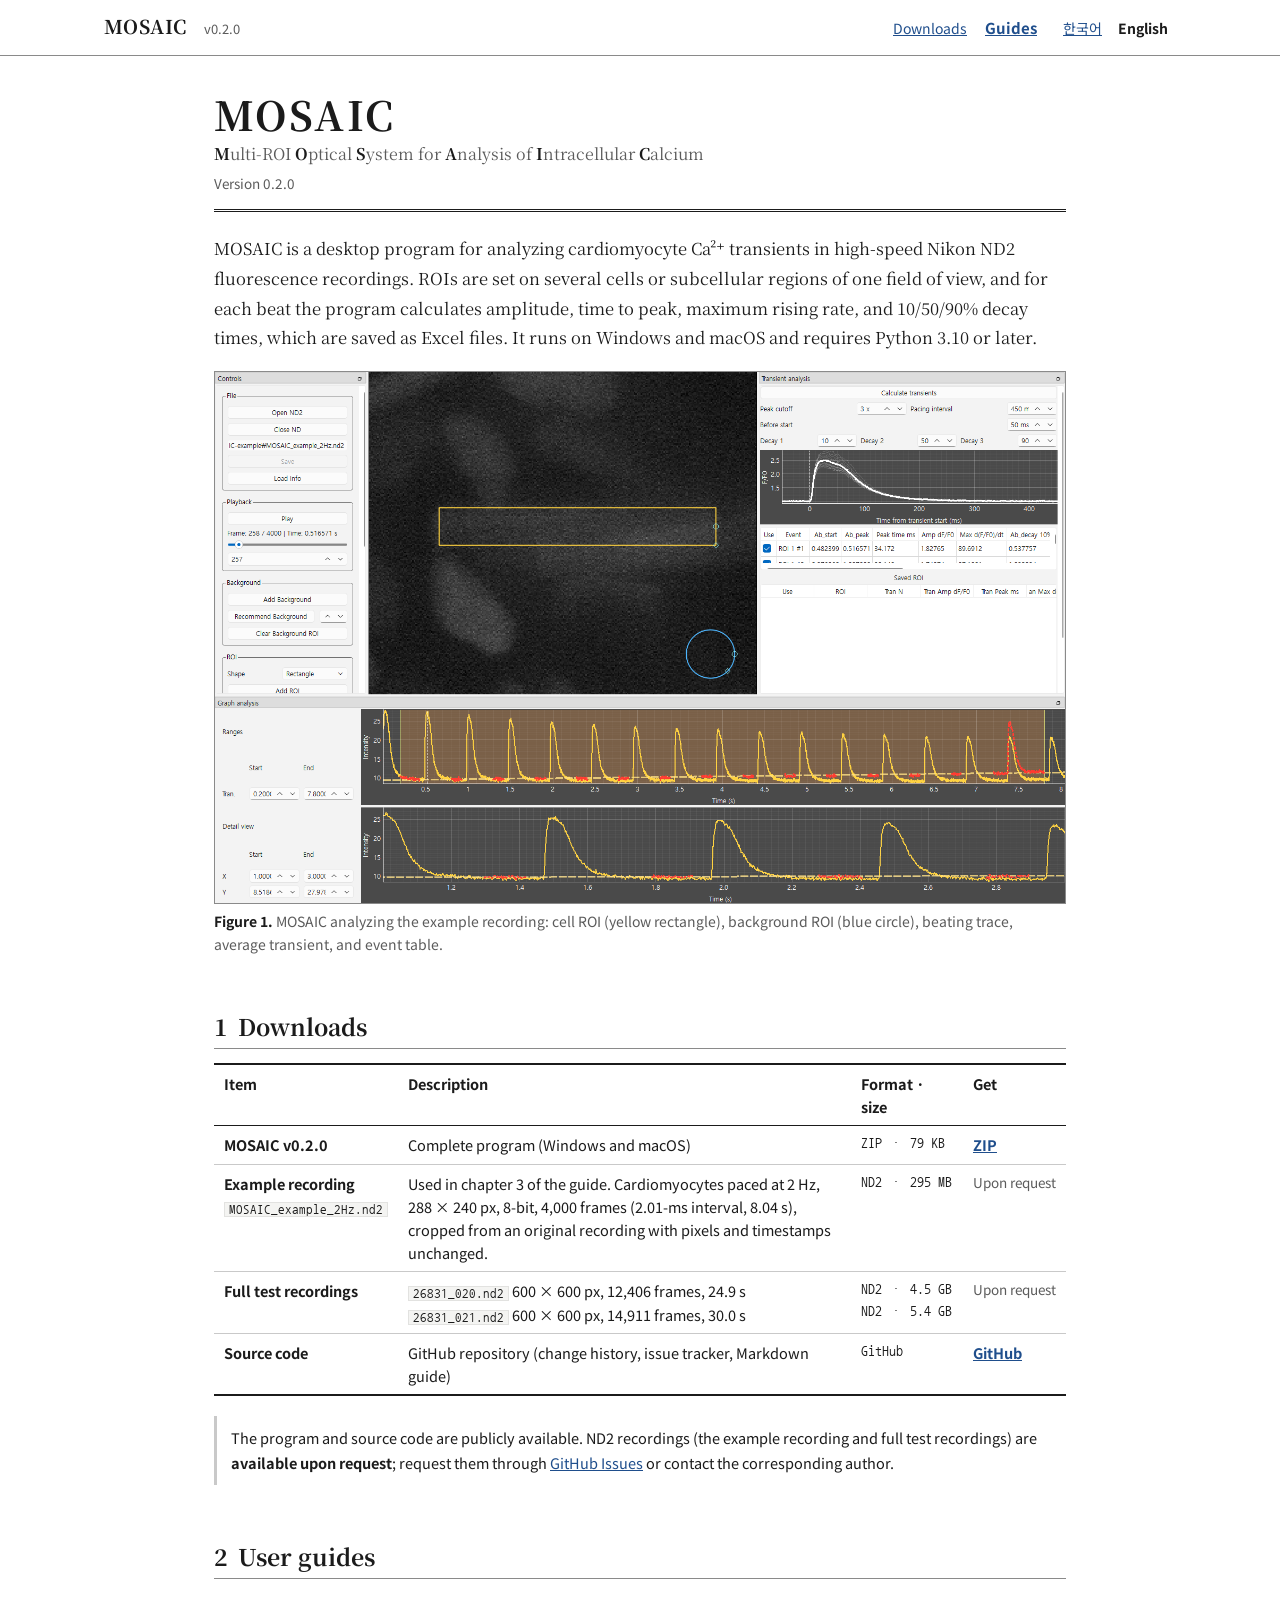
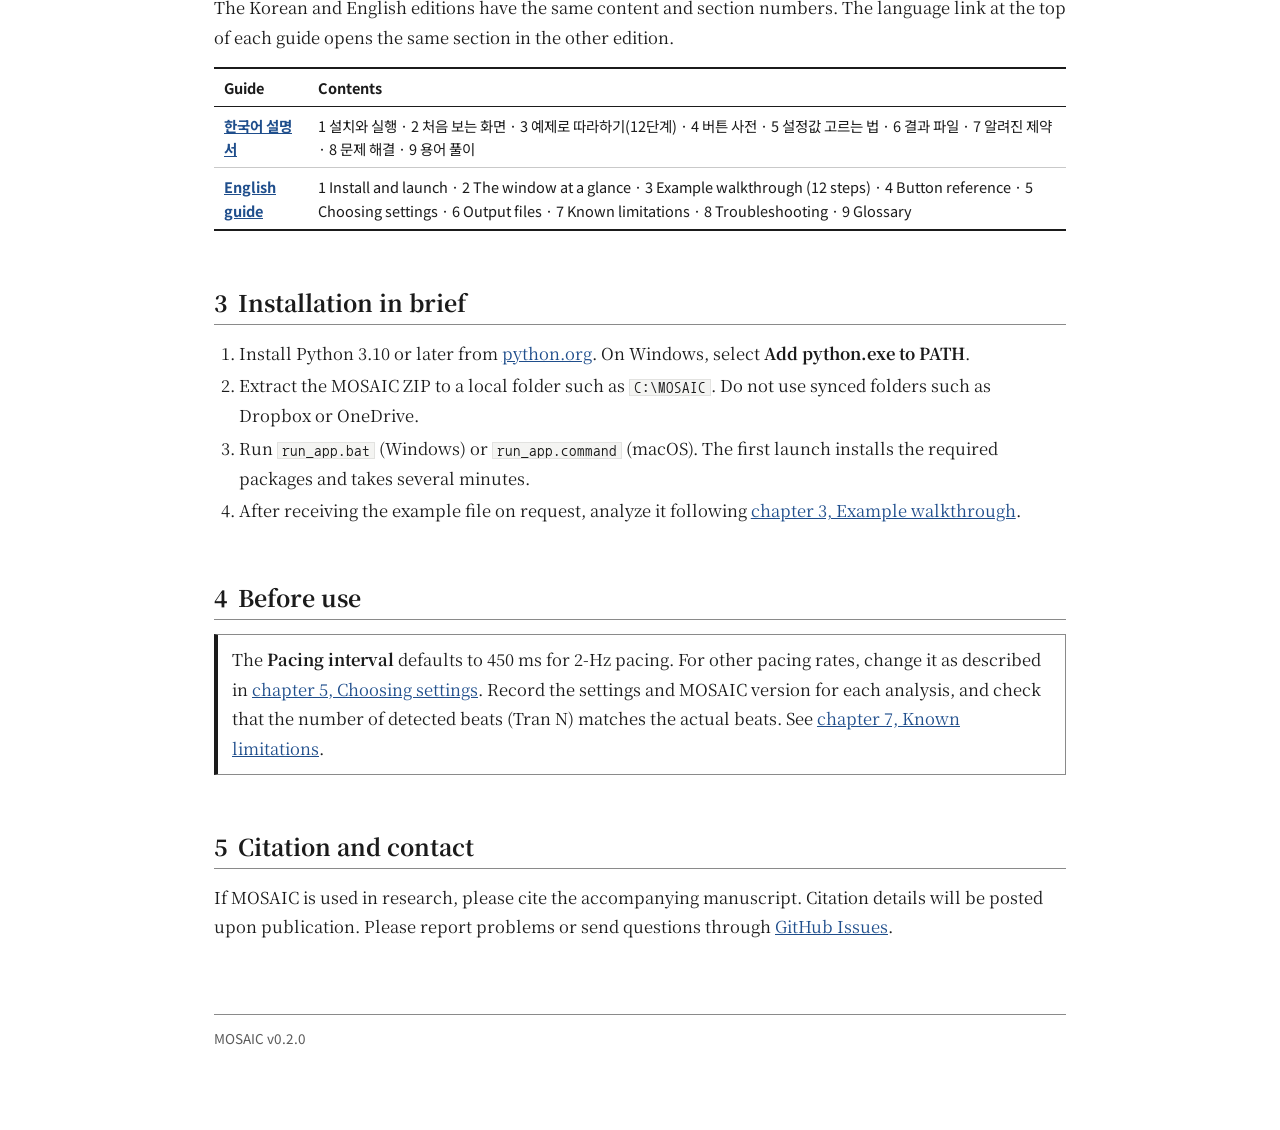
==== commit 8f5fe558: "Add files via upload" ====
--- a/index.html
+++ b/index.html
@@ -46,8 +46,8 @@
 <div class="title">
   <h1>MOSAIC</h1>
   <p class="full"><b>M</b>ulti-ROI <b>O</b>ptical <b>S</b>ystem for <b>A</b>nalysis of <b>I</b>ntracellular <b>C</b>alcium</p>
-  <p class="edition l" lang="ko">버전 0.2.0 · Pacing interval 기본값 450 ms (논문 분석 설정)</p>
-  <p class="edition l" lang="en">Version 0.2.0 · Pacing interval default 450 ms (the manuscript setting)</p>
+  <p class="edition l" lang="ko">버전 0.2.0</p>
+  <p class="edition l" lang="en">Version 0.2.0</p>
 </div>
 
 <p class="l" lang="ko">MOSAIC은 Nikon ND2 형식의 고속 형광 영상에서 심근세포의 Ca²⁺ 전이(transient)를 분석하는 데스크톱 프로그램입니다. 한 시야 안의 여러 세포 또는 세포 내 영역에 ROI를 설정하고, 박동마다 진폭, time to peak, 최대 상승 속도, 10·50·90% 감쇠 시간을 계산하여 Excel 파일로 저장합니다. Windows와 macOS에서 동작하며 Python 3.10 이상이 필요합니다.</p>
@@ -60,15 +60,13 @@
 </figure>
 
 <!--
-  EDIT: downloads are withheld until the manuscript is published; reviewers receive access separately.
-  On publication, replace each "td.get" pending cell with:
-  - Program ZIP: <a href="https://github.com/mosaicsnu/MOSAIC/archive/refs/tags/v0.2.0.zip">ZIP</a>
-    (works after the MOSAIC repository is public and tag v0.2.0 exists)
+  EDIT: program ZIP and source code are public. The ZIP is served from this site
+  (downloads/MOSAIC-0.2.0.zip). For a new version, rebuild it with tools/package_release.py
+  and update the file name and size below.
+  ND2 recordings are shared on request. To publish them later, replace the "Upon request" cells with, e.g.:
   - Example file: <a href="https://github.com/mosaicsnu/MOSAIC/releases/download/v0.2.0/MOSAIC_example_2Hz.nd2">ND2</a>
     (attach MOSAIC_example_2Hz.nd2 to release v0.2.0)
-  - Test recordings: the Zenodo record link
-  - Source code: <a href="https://github.com/mosaicsnu/MOSAIC">GitHub</a>
-  Then remove the ".review-note" paragraphs and restore the GitHub Issues link in section 5.
+  - Test recordings: a data repository link
 -->
 <h2 id="downloads"><span class="secno">1</span><span class="l" lang="ko">다운로드</span><span class="l" lang="en">Downloads</span></h2>
 
@@ -82,38 +80,31 @@
 <tr>
   <td><b>MOSAIC v0.2.0</b></td>
   <td><span class="l" lang="ko">프로그램 전체 (Windows·macOS 공용)</span><span class="l" lang="en">Complete program (Windows and macOS)</span></td>
-  <td class="v">ZIP · &lt; 1 MB</td>
-  <td class="get pending"><span class="l" lang="ko">출판 시 공개</span><span class="l" lang="en">On publication</span></td>
+  <td class="v">ZIP · 79 KB</td>
+  <td class="get"><a href="downloads/MOSAIC-0.2.0.zip" download>ZIP</a></td>
 </tr>
 <tr>
   <td><b><span class="l" lang="ko">예제 파일</span><span class="l" lang="en">Example recording</span></b><br><code>MOSAIC_example_2Hz.nd2</code></td>
   <td><span class="l" lang="ko">설명서 3장에서 사용. 2 Hz 자극 심근세포, 288 × 240 px, 8-bit, 4,000 프레임(2.01 ms 간격, 8.04 s). 원본 기록에서 픽셀과 시간 정보를 그대로 잘라낸 파일.</span><span class="l" lang="en">Used in chapter 3 of the guide. Cardiomyocytes paced at 2 Hz, 288 × 240 px, 8-bit, 4,000 frames (2.01-ms interval, 8.04 s), cropped from an original recording with pixels and timestamps unchanged.</span></td>
   <td class="v">ND2 · 295 MB</td>
-  <td class="get pending"><span class="l" lang="ko">출판 시 공개</span><span class="l" lang="en">On publication</span></td>
+  <td class="get pending"><span class="l" lang="ko">요청 시 제공</span><span class="l" lang="en">Upon request</span></td>
 </tr>
 <tr>
   <td><b><span class="l" lang="ko">테스트 원본 기록</span><span class="l" lang="en">Full test recordings</span></b></td>
-  <td><code>26831_020.nd2</code> 600 × 600 px, 12,406 frames, 24.9 s<br><code>26831_021.nd2</code> 600 × 600 px, 14,911 frames, 30.0 s<br><span class="l" lang="ko">연구 데이터 저장소(Zenodo)에서 제공</span><span class="l" lang="en">Provided through Zenodo</span></td>
+  <td><code>26831_020.nd2</code> 600 × 600 px, 12,406 frames, 24.9 s<br><code>26831_021.nd2</code> 600 × 600 px, 14,911 frames, 30.0 s</td>
   <td class="v">ND2 · 4.5 GB<br>ND2 · 5.4 GB</td>
-  <td class="get pending"><span class="l" lang="ko">출판 시 공개</span><span class="l" lang="en">On publication</span></td>
+  <td class="get pending"><span class="l" lang="ko">요청 시 제공</span><span class="l" lang="en">Upon request</span></td>
 </tr>
 <tr>
   <td><b><span class="l" lang="ko">소스 코드</span><span class="l" lang="en">Source code</span></b></td>
   <td><span class="l" lang="ko">GitHub 저장소 (변경 기록, 문제 신고, Markdown 설명서)</span><span class="l" lang="en">GitHub repository (change history, issue tracker, Markdown guide)</span></td>
   <td class="v">GitHub</td>
-  <td class="get pending"><span class="l" lang="ko">출판 시 공개</span><span class="l" lang="en">On publication</span></td>
+  <td class="get"><a href="https://github.com/MOSAICSNU/mosaicsnu.github.io">GitHub</a></td>
 </tr>
 </table></div>
 
-<p class="review-note l" lang="ko">MOSAIC을 소개하는 논문이 심사 중입니다. 프로그램, 예제 파일, 테스트 원본 기록, 소스 코드는 <b>논문 출판 시 공개</b>합니다. 심사위원에게는 투고 과정에서 별도로 제공합니다.</p>
-<p class="review-note l" lang="en">The manuscript describing MOSAIC is under peer review. The program, example recording, full test recordings, and source code will be <b>released upon publication</b>. Reviewers are given access separately through the submission process.</p>
-
-<p class="small l" lang="ko">예제 파일 SHA-256: <span class="hash">A4CAC69244BA08A0A18D28AEAED23718C738D7DE0C14D34C3A195A56B87E6433</span><br>
-확인 방법 · Windows: <code>certutil -hashfile MOSAIC_example_2Hz.nd2 SHA256</code> · macOS: <code>shasum -a 256 MOSAIC_example_2Hz.nd2</code><br>
-큰 파일의 다운로드가 중단되면 다음 명령으로 이어 받을 수 있습니다: <code>curl -L -C - -O &lt;파일 주소&gt;</code>. ND2 파일은 파일 크기의 2배 이상 여유가 있는 로컬 디스크에 저장하십시오.</p>
-<p class="small l" lang="en">Example file SHA-256: <span class="hash">A4CAC69244BA08A0A18D28AEAED23718C738D7DE0C14D34C3A195A56B87E6433</span><br>
-To verify · Windows: <code>certutil -hashfile MOSAIC_example_2Hz.nd2 SHA256</code> · macOS: <code>shasum -a 256 MOSAIC_example_2Hz.nd2</code><br>
-If a large download stops, resume it with <code>curl -L -C - -O &lt;file URL&gt;</code>. Store ND2 files on a local disk with at least twice their size free.</p>
+<p class="review-note l" lang="ko">프로그램과 소스 코드는 공개되어 있습니다. ND2 기록 파일(예제 파일, 테스트 원본 기록)은 <b>요청 시 제공</b>합니다. <a href="https://github.com/MOSAICSNU/mosaicsnu.github.io/issues">GitHub Issues</a>로 요청하거나 교신저자에게 문의하십시오.</p>
+<p class="review-note l" lang="en">The program and source code are publicly available. ND2 recordings (the example recording and full test recordings) are <b>available upon request</b>; request them through <a href="https://github.com/MOSAICSNU/mosaicsnu.github.io/issues">GitHub Issues</a> or contact the corresponding author.</p>
 
 <h2 id="guides"><span class="secno">2</span><span class="l" lang="ko">사용 설명서</span><span class="l" lang="en">User guides</span></h2>
 <p class="l" lang="ko">한국어판과 영어판은 내용과 절 번호가 같습니다. 각 설명서 상단의 언어 표시를 누르면 같은 절의 다른 언어판으로 이동합니다.</p>
@@ -129,13 +120,13 @@
   <li><a href="https://www.python.org/downloads/">python.org</a>에서 Python 3.10 이상을 설치합니다. Windows에서는 <b>Add python.exe to PATH</b>를 선택합니다.</li>
   <li>MOSAIC ZIP 파일을 로컬 폴더(예: <code>C:\MOSAIC</code>)에 압축 해제합니다. Dropbox, OneDrive 등 동기화 폴더는 사용하지 않습니다.</li>
   <li><code>run_app.bat</code>(Windows) 또는 <code>run_app.command</code>(macOS)를 실행합니다. 첫 실행 시 필요한 패키지가 설치되며 수 분이 걸립니다.</li>
-  <li>설명서 <a href="guide-ko.html#tutorial">3장 예제로 따라하기</a>에 따라 예제 파일을 분석합니다.</li>
+  <li>예제 파일을 요청해 받은 뒤, 설명서 <a href="guide-ko.html#tutorial">3장 예제로 따라하기</a>에 따라 분석합니다.</li>
 </ol>
 <ol class="l" lang="en">
   <li>Install Python 3.10 or later from <a href="https://www.python.org/downloads/">python.org</a>. On Windows, select <b>Add python.exe to PATH</b>.</li>
   <li>Extract the MOSAIC ZIP to a local folder such as <code>C:\MOSAIC</code>. Do not use synced folders such as Dropbox or OneDrive.</li>
   <li>Run <code>run_app.bat</code> (Windows) or <code>run_app.command</code> (macOS). The first launch installs the required packages and takes several minutes.</li>
-  <li>Analyze the example file following <a href="guide-en.html#tutorial">chapter 3, Example walkthrough</a>.</li>
+  <li>After receiving the example file on request, analyze it following <a href="guide-en.html#tutorial">chapter 3, Example walkthrough</a>.</li>
 </ol>
 
 <h2 id="notice"><span class="secno">4</span><span class="l" lang="ko">사용 전 유의사항</span><span class="l" lang="en">Before use</span></h2>
@@ -145,8 +136,8 @@
 </div>
 
 <h2 id="cite"><span class="secno">5</span><span class="l" lang="ko">인용 및 문의</span><span class="l" lang="en">Citation and contact</span></h2>
-<p class="l" lang="ko">연구에 MOSAIC을 사용한 경우 함께 발표되는 논문을 인용하여 주십시오. 인용 정보, 라이선스, 문의 창구(GitHub Issues)는 논문 출판 시 함께 게시합니다.</p>
-<p class="l" lang="en">If MOSAIC is used in research, please cite the accompanying manuscript. Citation details, the license, and the contact channel (GitHub Issues) will be posted upon publication.</p>
+<p class="l" lang="ko">연구에 MOSAIC을 사용한 경우 함께 발표되는 논문을 인용하여 주십시오. 인용 정보는 논문 출판 시 게시합니다. 오류 보고와 문의는 <a href="https://github.com/MOSAICSNU/mosaicsnu.github.io/issues">GitHub Issues</a>를 이용하십시오.</p>
+<p class="l" lang="en">If MOSAIC is used in research, please cite the accompanying manuscript. Citation details will be posted upon publication. Please report problems or send questions through <a href="https://github.com/MOSAICSNU/mosaicsnu.github.io/issues">GitHub Issues</a>.</p>
 
 <footer>MOSAIC v0.2.0</footer>
 </main>
